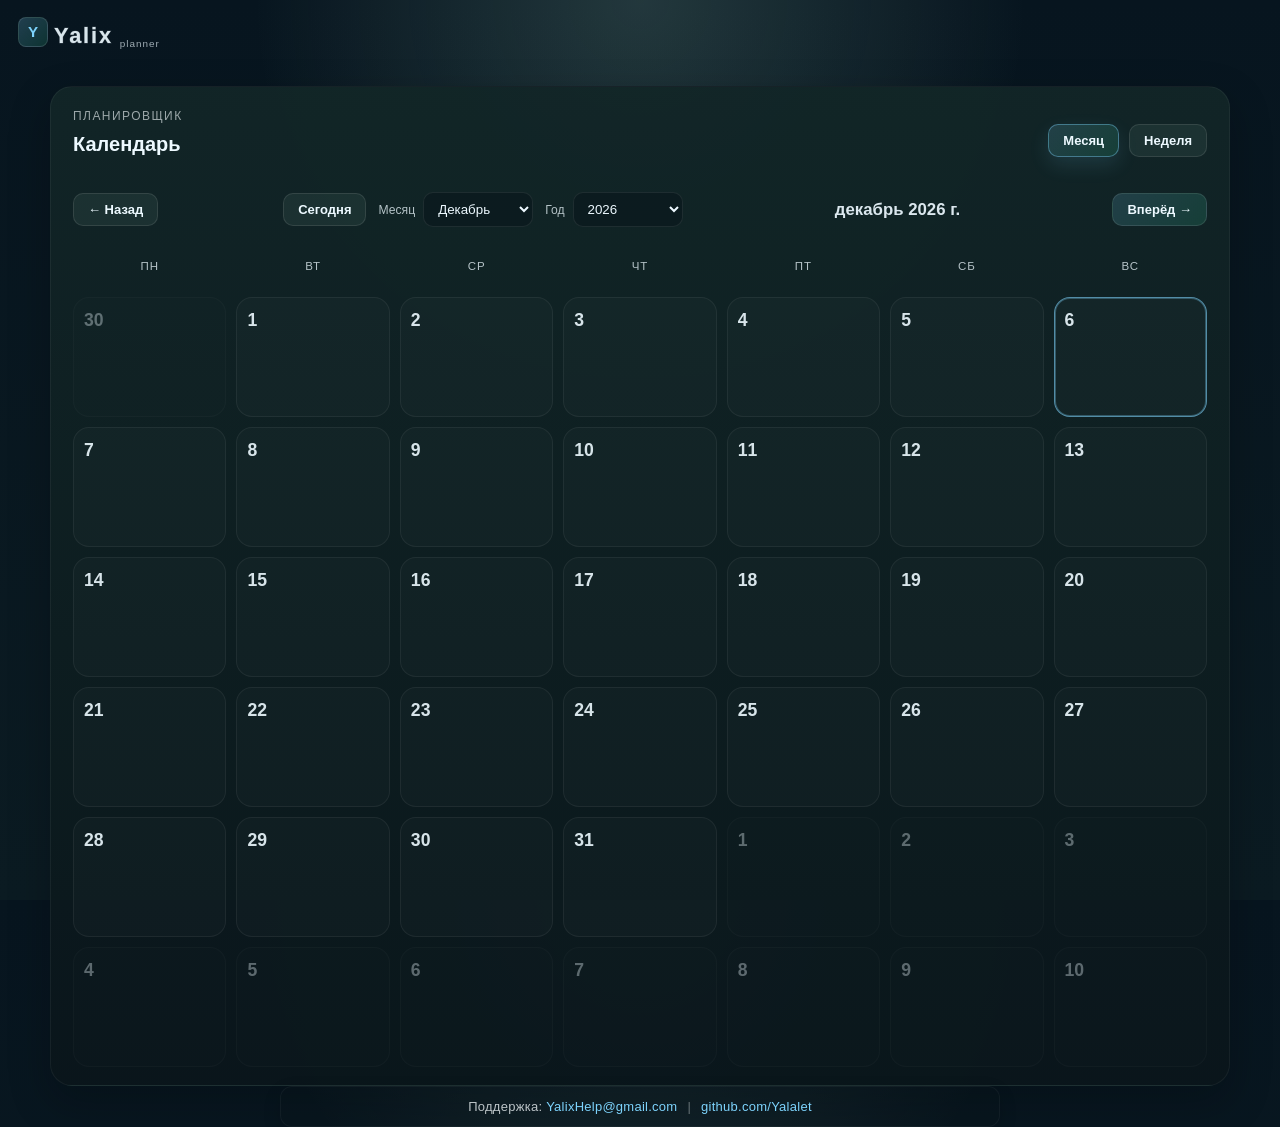
==== frontend/calendar-view.html @ b2be17d2 "initial commit" ====
<!DOCTYPE html>
<html lang="ru">
  <head>
    <meta charset="utf-8" />
    <meta name="viewport" content="width=device-width,initial-scale=1" />
    <title>Календарь — Yalix</title>
    <link rel="stylesheet" href="css/styles.css" />
  </head>
  <body>
    <div class="page-shell calendar-shell">
      <header class="topbar">
        <div class="brand" aria-label="Yalix logo">
          <span class="brand-mark">Y</span>
          <span class="brand-text">Yalix</span>
          <span class="brand-tag">planner</span>
        </div>
      </header>

      <main class="calendar-page">
        <section class="calendar-panel">
          <div class="calendar-toolbar">
            <div>
              <p class="eyebrow">Планировщик</p>
              <h1>Календарь</h1>
            </div>

            <div class="calendar-controls">
              <button id="monthTabBtn" class="auth-btn signup-btn active" type="button">Месяц</button>
              <button id="weekTabBtn" class="auth-btn login-btn" type="button">Неделя</button>
            </div>
          </div>

          <div class="calendar-nav">
            <button id="prevBtn" class="auth-btn login-btn" type="button">← Назад</button>

            <div class="calendar-inline-controls">
              <button id="todayBtn" class="auth-btn login-btn" type="button">Сегодня</button>

              <label class="month-select-wrap">
                <span>Месяц</span>
                <select id="monthSelect" aria-label="Выберите месяц"></select>
              </label>

              <label class="year-select-wrap">
                <span>Год</span>
                <select id="yearSelect" aria-label="Выберите год"></select>
              </label>
            </div>

            <div id="calendarTitle" class="month-label">Август 2026</div>
            <button id="nextBtn" class="auth-btn signup-btn" type="button">Вперёд →</button>
          </div>

          <div id="calendarView" class="calendar-view"></div>
        </section>
      </main>

      <div id="eventModal" class="event-modal hidden" aria-hidden="true">
        <div class="event-modal-backdrop" data-close-modal="true"></div>
        <div class="event-modal-card" role="dialog" aria-modal="true" aria-labelledby="eventModalTitle">
          <div class="event-modal-header">
            <h2 id="eventModalTitle">Задачи</h2>
            <button id="closeEventModal" class="modal-close-btn" type="button" aria-label="Закрыть">×</button>
          </div>

          <div id="taskList" class="task-list" aria-live="polite"></div>

          <div class="event-modal-divider"></div>

          <form id="eventForm" class="event-form">
            <label class="field">
              <span>Дата начала</span>
              <input id="eventStartDate" type="date" required />
            </label>

            <label class="field">
              <span>Дата окончания</span>
              <input id="eventEndDate" type="date" required />
            </label>

            <label class="field">
              <span>Время начала</span>
              <input id="eventStartTime" type="time" required />
            </label>

            <label class="field">
              <span>Задача</span>
              <input id="eventText" type="text" maxlength="80" placeholder="Например: Встреча с командой" required />
            </label>

            <div class="event-modal-actions">
              <button type="button" id="cancelEventModal" class="auth-btn login-btn">Отмена</button>
              <button type="submit" class="auth-btn signup-btn">Добавить</button>
            </div>
          </form>
        </div>
      </div>

      <footer class="footer-bar">
        <span>Поддержка: <a href="mailto:YalixHelp@gmail.com">YalixHelp@gmail.com</a></span>
        <span class="divider">|</span>
        <a href="https://github.com/Yalalet" target="_blank" rel="noreferrer">github.com/Yalalet</a>
      </footer>
    </div>

    <script src="js/calendar-view.js"></script>
  </body>
</html>
---- frontend/css/styles.css ----
/* Простой стиль для формы создания задач */
:root{
  --bg: #07151f;
  --panel: #0f2d3a;
  --card: #112f3b;
  --accent: #7dd3fc;
  --accent-2: #34d399;
  --muted: #8ba4b3;
  --text: #edf9ff;
  --muted-border: #244a5d;
}
html,body{height:100%}
body{
  font-family: Segoe UI, Roboto, Arial, sans-serif;
  background: radial-gradient(circle at top, rgba(159,214,194,0.18), transparent 35%), linear-gradient(180deg, var(--bg) 0%, #0b1b22 100%);
  color: var(--text);
  margin: 0;
  display: flex;
  align-items: flex-start;
  justify-content: center;
  padding: 0 16px 20px;
  min-height: 100vh;
}
.page-shell{
  width: calc(100% - 32px);
  max-width: 1180px;
  min-height: 100vh;
  display:flex;
  flex-direction:column;
  margin: 0 auto;
  transform: none;
  padding-top: 92px; /* reserve space for fixed header */
}
.topbar{
  position: fixed;
  top: 0;
  left: 0;
  right: 0;
  height: 64px;
  display:flex;
  align-items:center;
  justify-content:space-between;
  margin: 0;
  padding: 10px 18px;
  width: 100%;
  border: none;
  border-radius: 0;
  background: transparent; /* blend with page background */
  backdrop-filter: none;
  box-shadow: none;
  box-sizing: border-box;
  z-index: 1200;
}
.brand{
  display:flex;
  align-items:flex-end;
  gap:6px;
  cursor:default;
  line-height:1;
}
.brand-mark{
  width: 28px;
  height: 28px;
  display:grid;
  place-items:center;
  border-radius:8px;
  background: linear-gradient(135deg, rgba(125, 211, 252, 0.22), rgba(52, 211, 153, 0.16));
  border:1px solid rgba(255,255,255,0.12);
  color:var(--accent);
  font-weight:800;
  font-size:0.95rem;
}
.brand-text{
  font-size: clamp(1.3rem, 1.7vw, 1.8rem);
  letter-spacing: 0.085em;
  font-weight: 700;
  color: rgba(237,249,255,0.9);
  -webkit-text-stroke: 0.8px rgba(237,249,255,0.22);
  text-shadow: 0 0 0 rgba(237,249,255,0.12);
  transition: all 0.25s ease;
}
.brand-tag{
  font-size: 0.62rem;
  letter-spacing: 0.1em;
  text-transform: lowercase;
  color: rgba(237,249,255,0.72);
  opacity: 0.92;
  transform: translateY(2px);
  margin-left: 1px;
}
.brand:hover .brand-text{
  color: rgba(125, 211, 252, 0.96);
  -webkit-text-stroke: 0.8px rgba(125, 211, 252, 0.45);
  text-shadow: 0 0 12px rgba(125, 211, 252, 0.16), 0 0 18px rgba(52, 211, 153, 0.12);
}
.brand:hover .brand-tag{
  color: rgba(52, 211, 153, 0.9);
}
.auth-actions{display:flex;gap:10px;flex-wrap:wrap;align-items:center}
.dashboard-shell {
  width: 100%;
  display: flex;
  flex-direction: column;
  gap: 24px;
  margin-top: 12px;
}
.hero-card {
  background: linear-gradient(180deg, rgba(18,38,39,0.96), rgba(10,22,27,0.96));
  border: 1px solid rgba(255,255,255,0.05);
  border-radius: 18px;
  padding: 28px 24px;
  box-shadow: 0 16px 40px rgba(2,8,12,0.28);
}
.eyebrow {
  margin: 0 0 10px;
  font-size: 12px;
  letter-spacing: 0.12em;
  text-transform: uppercase;
  color: rgba(231,238,240,0.65);
}
.hero-card h1 {
  margin: 0 0 12px;
  font-size: clamp(2rem, 3vw, 3rem);
  color: var(--text);
}
.hero-text {
  margin: 0;
  max-width: 620px;
  color: rgba(231,238,240,0.8);
  line-height: 1.7;
}
.hero-actions {
  margin-top: 22px;
  display: flex;
  flex-wrap: wrap;
  gap: 12px;
}
.info-grid {
  display: grid;
  grid-template-columns: repeat(3, minmax(0, 1fr));
  gap: 18px;
}
.info-card {
  background: rgba(18,38,39,0.78);
  border: 1px solid rgba(255,255,255,0.05);
  border-radius: 14px;
  padding: 18px 18px 16px;
  color: var(--text);
}
.info-card h2 {
  margin: 0 0 10px;
  font-size: 1.1rem;
}
.info-card p {
  margin: 0;
  color: rgba(231,238,240,0.74);
  line-height: 1.6;
}
.brand-link {
  display: flex;
  align-items: center;
  text-decoration: none;
  color: inherit;
}
.auth-main {
  width: 100%;
  max-width: 720px;
  margin: 0 auto;
  padding: 24px;
  box-sizing: border-box;
}
.auth-inline-row {
  display: flex;
  justify-content: space-between;
  align-items: center;
  margin-top: 6px;
  gap: 12px;
}
.remember-label {
  font-size: 13px;
  color: rgba(231, 238, 240, 0.8);
}
.remember-label input {
  margin-right: 8px;
}
.auth-link {
  color: var(--accent);
  text-decoration: none;
}
.auth-actions-inline {
  display: flex;
  justify-content: flex-end;
  gap: 12px;
  margin-top: 12px;
}
.auth-actions-inline-right {
  margin-top: 8px;
}
.people-page {
  width: 100%;
  display: flex;
  flex-direction: column;
  gap: 20px;
  margin-top: 10px;
}
.people-header {
  display: flex;
  justify-content: space-between;
  align-items: center;
  gap: 16px;
}
.people-panel {
  background: linear-gradient(180deg, rgba(18,38,39,0.96), rgba(10,22,27,0.96));
  border: 1px solid rgba(255,255,255,0.05);
  border-radius: 18px;
  padding: 20px;
  box-shadow: 0 16px 40px rgba(2,8,12,0.28);
}
.people-toolbar {
  display: flex;
  justify-content: flex-end;
  margin-bottom: 16px;
}
.people-status {
  margin: 0 0 14px;
  color: rgba(237,249,255,0.75);
  font-size: 14px;
}
.people-status.hidden,
.hidden {
  display: none;
}
.people-status.error {
  color: #fca5a5;
}
.people-list {
  list-style: none;
  margin: 0;
  padding: 0;
  display: grid;
  gap: 12px;
}
.person-card {
  display: flex;
  align-items: center;
  gap: 14px;
  background: rgba(255,255,255,0.02);
  border: 1px solid rgba(255,255,255,0.05);
  border-radius: 12px;
  padding: 14px 16px;
}
.person-avatar {
  width: 46px;
  height: 46px;
  border-radius: 50%;
  background: linear-gradient(135deg, rgba(125,211,252,0.18), rgba(52,211,153,0.2));
  color: var(--text);
  display: flex;
  align-items: center;
  justify-content: center;
  font-weight: 700;
}
.person-info {
  flex: 1;
  min-width: 0;
}
.person-name {
  font-size: 1rem;
  font-weight: 600;
  margin-bottom: 4px;
}
.person-email,
.person-login,
.person-role {
  color: rgba(237,249,255,0.72);
  font-size: 0.9rem;
  word-break: break-word;
}
.person-role {
  margin-top: 2px;
  color: rgba(167,243,208,0.9);
}
.person-id {
  color: rgba(125,211,252,0.8);
  font-size: 0.8rem;
  font-weight: 700;
}
.people-empty {
  list-style: none;
  color: rgba(237,249,255,0.68);
  padding: 18px;
  text-align: center;
  border: 1px dashed rgba(255,255,255,0.12);
  border-radius: 10px;
}
.calendar-shell {
  padding-top: 76px;
}
.calendar-page {
  width: 100%;
  display: flex;
  flex-direction: column;
  gap: 20px;
  margin-top: 10px;
}
.calendar-panel {
  background: linear-gradient(180deg, rgba(18,38,39,0.96), rgba(10,22,27,0.96));
  border: 1px solid rgba(255,255,255,0.05);
  border-radius: 22px;
  padding: 22px 22px 18px;
  box-shadow: 0 16px 40px rgba(2,8,12,0.28);
}
.calendar-toolbar {
  display: flex;
  justify-content: space-between;
  align-items: center;
  gap: 18px;
  margin-bottom: 20px;
}
.calendar-controls {
  display: flex;
  align-items: center;
  gap: 12px;
  flex-wrap: wrap;
}
.month-label {
  min-width: 180px;
  text-align: center;
  font-size: 1.05rem;
  font-weight: 700;
  color: rgba(237,249,255,0.92);
}
.calendar-weekdays,
.calendar-grid,
.calendar-view {
  display: grid;
  grid-template-columns: repeat(7, minmax(0, 1fr));
  gap: 10px;
}
.calendar-weekdays {
  margin-bottom: 12px;
  color: rgba(237,249,255,0.7);
  font-size: 0.78rem;
  letter-spacing: 0.08em;
  text-transform: uppercase;
  text-align: center;
}
.calendar-weekdays span {
  padding: 10px 0;
}
.calendar-grid {
  min-height: 560px;
}
.calendar-weekday-label {
  min-height: 40px;
  display: flex;
  align-items: center;
  justify-content: center;
  color: rgba(237,249,255,0.75);
  font-size: 0.8rem;
  letter-spacing: 0.08em;
  text-transform: uppercase;
}
.calendar-day {
  position: relative;
  min-height: 180px;
  background: rgba(255,255,255,0.02);
  border: 1px solid rgba(255,255,255,0.06);
  border-radius: 16px;
  padding: 12px 10px 10px;
  display: flex;
  flex-direction: column;
  gap: 10px;
}
.calendar-day.muted {
  opacity: 0.4;
}
.calendar-day.today {
  border-color: rgba(125,211,252,0.6);
  box-shadow: inset 0 0 0 1px rgba(125,211,252,0.3);
}
.calendar-day.large {
  min-height: 120px;
}
.calendar-day.week-card {
  min-height: 180px;
}
.day-header {
  display: flex;
  align-items: center;
  justify-content: space-between;
  gap: 8px;
}
.day-name {
  color: rgba(237,249,255,0.72);
  font-size: 0.72rem;
  text-transform: uppercase;
}
.day-number {
  font-weight: 700;
  color: rgba(237,249,255,0.9);
  font-size: 1.1rem;
}
.day-empty {
  margin-top: auto;
  color: rgba(237,249,255,0.5);
  font-size: 0.7rem;
}
.day-event {
  margin-top: auto;
  font-size: 0.72rem;
  line-height: 1.4;
  padding: 6px 8px;
  border-radius: 8px;
  background: linear-gradient(135deg, rgba(125,211,252,0.18), rgba(52,211,153,0.16));
  color: rgba(237,249,255,0.9);
  border: 1px solid rgba(125,211,252,0.2);
}
.day-more {
  margin-top: 4px;
  display: inline-flex;
  align-items: center;
  justify-content: center;
  width: fit-content;
  min-width: 30px;
  padding: 4px 7px;
  border-radius: 999px;
  background: rgba(125,211,252,0.12);
  border: 1px solid rgba(125,211,252,0.2);
  color: rgba(237,249,255,0.9);
  font-size: 0.68rem;
  font-weight: 700;
}
.calendar-nav {
  display: flex;
  justify-content: space-between;
  align-items: center;
  gap: 16px;
  margin-bottom: 18px;
}
.calendar-inline-controls {
  display: flex;
  align-items: center;
  gap: 12px;
  flex-wrap: wrap;
}
.month-select-wrap,
.year-select-wrap {
  display: flex;
  align-items: center;
  gap: 8px;
  color: rgba(237,249,255,0.74);
  font-size: 0.76rem;
}
.month-select-wrap select,
.year-select-wrap select {
  background: rgba(7,16,24,0.4);
  color: var(--text);
  border: 1px solid rgba(255,255,255,0.08);
  border-radius: 10px;
  padding: 8px 10px;
  min-width: 110px;
}
.calendar-controls {
  display: flex;
  align-items: center;
  gap: 10px;
  flex-wrap: wrap;
}
.auth-btn.active {
  border-color: rgba(125,211,252,0.4);
  box-shadow: 0 8px 20px rgba(125,211,252,0.12);
}
.calendar-weekday {
  min-height: 42px;
  display: flex;
  align-items: center;
  justify-content: center;
  color: rgba(237,249,255,0.75);
  font-size: 0.72rem;
  letter-spacing: 0.08em;
  text-transform: uppercase;
}
.event-modal {
  position: fixed;
  inset: 0;
  display: flex;
  align-items: center;
  justify-content: center;
  z-index: 2000;
}
.event-modal.hidden {
  display: none;
}
.event-modal-backdrop {
  position: absolute;
  inset: 0;
  background: rgba(2, 8, 12, 0.7);
}
.event-modal-card {
  position: relative;
  z-index: 1;
  width: min(420px, calc(100vw - 24px));
  background: linear-gradient(180deg, rgba(18,38,39,0.98), rgba(10,22,27,0.98));
  border: 1px solid rgba(255,255,255,0.08);
  border-radius: 18px;
  padding: 18px;
  box-shadow: 0 20px 50px rgba(2,8,12,0.35);
}
.event-modal-header {
  display: flex;
  align-items: center;
  justify-content: space-between;
  gap: 12px;
  margin-bottom: 18px;
}
.event-modal-header h2 {
  margin: 0;
  font-size: 1.2rem;
}
.modal-close-btn {
  border: none;
  background: transparent;
  color: rgba(237,249,255,0.8);
  font-size: 1.8rem;
  line-height: 1;
  cursor: pointer;
}
.event-modal-divider {
  height: 1px;
  background: rgba(255,255,255,0.08);
  margin: 14px 0 16px;
}
.task-list {
  display: flex;
  flex-direction: column;
  gap: 10px;
  max-height: 220px;
  overflow-y: auto;
}
.task-item {
  display: flex;
  align-items: center;
  justify-content: space-between;
  gap: 12px;
  padding: 10px 12px;
  border-radius: 12px;
  background: rgba(255,255,255,0.03);
  border: 1px solid rgba(255,255,255,0.06);
}
.task-item-info {
  display: flex;
  flex-direction: column;
  gap: 4px;
  min-width: 0;
}
.task-item-info strong {
  color: rgba(237,249,255,0.95);
  font-size: 0.92rem;
  word-break: break-word;
}
.task-item-info span {
  color: rgba(237,249,255,0.68);
  font-size: 0.76rem;
}
.task-list-empty {
  padding: 16px 10px;
  border-radius: 12px;
  background: rgba(255,255,255,0.02);
  border: 1px dashed rgba(255,255,255,0.1);
  color: rgba(237,249,255,0.6);
  text-align: center;
}
.task-delete-btn {
  border: 1px solid rgba(248,113,113,0.35);
  background: rgba(127,29,29,0.25);
  color: #fecaca;
  border-radius: 10px;
  padding: 8px 10px;
  cursor: pointer;
  font-size: 0.75rem;
}
.event-form {
  display: flex;
  flex-direction: column;
  gap: 14px;
}
.field {
  display: flex;
  flex-direction: column;
  gap: 8px;
}
.field span {
  color: rgba(237,249,255,0.78);
  font-size: 0.8rem;
  letter-spacing: 0.05em;
  text-transform: uppercase;
}
.field input {
  width: 100%;
  box-sizing: border-box;
  border: 1px solid rgba(255,255,255,0.08);
  border-radius: 10px;
  background: rgba(7,16,24,0.42);
  color: var(--text);
  padding: 10px 12px;
}
.event-modal-actions {
  display: flex;
  justify-content: flex-end;
  gap: 10px;
  margin-top: 8px;
}

@media (max-width: 900px) {
  .calendar-shell {
    padding-top: 90px;
  }
  .calendar-toolbar,
  .calendar-nav {
    flex-direction: column;
    align-items: flex-start;
  }
  .calendar-inline-controls {
    width: 100%;
    justify-content: flex-start;
  }
  .calendar-controls {
    width: 100%;
    justify-content: flex-start;
  }
  .calendar-panel {
    padding: 18px 14px;
  }
}

@media (max-width: 640px) {
  .page-shell {
    width: calc(100% - 16px);
    padding-top: 72px;
  }
  .calendar-shell {
    padding-top: 72px;
  }
  .calendar-toolbar,
  .calendar-nav {
    align-items: stretch;
  }
  .calendar-controls,
  .calendar-inline-controls {
    width: 100%;
    justify-content: center;
  }
  .month-label {
    width: 100%;
    min-width: 0;
    text-align: center;
    font-size: 0.92rem;
  }
  .calendar-panel {
    padding: 14px 10px 12px;
    border-radius: 16px;
  }
  .calendar-view {
    min-width: 560px;
    overflow-x: auto;
    padding-bottom: 4px;
  }
  .calendar-day {
    min-height: 120px;
    padding: 8px 8px 6px;
  }
  .calendar-day.large {
    min-height: 90px;
  }
  .calendar-day.week-card {
    min-height: 120px;
  }
  .day-number {
    font-size: 0.95rem;
  }
  .day-event {
    font-size: 0.62rem;
    padding: 4px 6px;
  }
  .day-name {
    font-size: 0.62rem;
  }
  .calendar-weekday {
    min-height: 30px;
    font-size: 0.62rem;
  }
  .auth-btn {
    padding: 8px 12px;
    font-size: 12px;
  }
  .month-select-wrap,
  .year-select-wrap {
    flex-direction: column;
    align-items: flex-start;
    gap: 4px;
  }
  .month-select-wrap select,
  .year-select-wrap select {
    min-width: 90px;
  }
  .footer-bar {
    flex-direction: column;
    gap: 4px;
    text-align: center;
  }
  .divider {
    display: none;
  }
}
.auth-btn{
  display:inline-flex;
  align-items:center;
  justify-content:center;
  gap:8px;
  padding:8px 14px;
  border-radius:10px;
  border:1px solid rgba(255,255,255,0.1);
  cursor:pointer;
  font-weight:600;
  font-size:13px;
  transition: transform 0.2s ease, box-shadow 0.2s ease, background 0.2s ease, border-color 0.2s ease;
  text-decoration: none; /* убрать подчеркивание для ссылок */
}
.auth-btn:link,
.auth-btn:visited{ text-decoration: none; }
.auth-btn:hover{transform:translateY(-1px);text-decoration:none;}
.login-btn{
  background: rgba(159,214,194,0.08);
  color: var(--text);
}
.login-btn:hover{
  background: rgba(159,214,194,0.14);
  border-color: rgba(159,214,194,0.35);
  box-shadow: 0 8px 20px rgba(159,214,194,0.08);
}
.signup-btn{
  background: linear-gradient(135deg, rgba(125,211,252,0.16), rgba(52,211,153,0.16));
  color: var(--text);
}
.signup-btn:hover{
  background: linear-gradient(135deg, rgba(125,211,252,0.28), rgba(52,211,153,0.22));
  border-color: rgba(125,211,252,0.45);
  box-shadow: 0 8px 22px rgba(125,211,252,0.1);
}
.icon{width:15px;height:15px;display:block;flex-shrink:0}
.container{
  background:linear-gradient(180deg,var(--card), rgba(18,38,39,0.9));
  padding:24px;
  border-radius:12px;
  box-shadow:0 10px 40px rgba(2,6,10,0.6);
  width:100%;
  max-width:560px;
  margin: 0 auto;
  border:1px solid rgba(255,255,255,0.02);
  box-sizing: border-box;
}
.task-form{
  display:flex;
  flex-direction:column;
  gap:14px;
}
.field{
  display:flex;
  flex-direction:column;
  gap:8px;
}
.field label{
  font-size: 13px;
  color: rgba(231,238,240,0.82);
  font-weight:600;
}
.field input,
.field textarea{
  width:100%;
  box-sizing:border-box;
  border:1px solid var(--muted-border);
  border-radius:10px;
  background: rgba(7,16,24,0.32);
  color: var(--text);
  padding: 10px 12px;
  font: inherit;
  resize: vertical;
  transition: border-color .12s ease, box-shadow .12s ease;
}
.field input:focus,
.field textarea:focus{
  outline:none;
  border-color: var(--accent);
  box-shadow: 0 0 0 4px rgba(159,214,194,0.08);
}
.field textarea{
  min-height: 90px;
}
.meta-row{
  display:grid;
  grid-template-columns: 1fr 1fr;
  gap:12px;
}
.field.small input{
  min-height: 42px;
}
input.error{
  border-color:#b56580;
  box-shadow:0 0 0 4px rgba(181,143,160,0.06);
}
#createBtn{padding:10px 14px;background:linear-gradient(135deg, var(--accent), var(--accent-2));color:var(--bg);border:none;border-radius:8px;cursor:pointer;font-weight:700;font-size:14px;box-shadow:0 6px 18px rgba(125,211,252,0.14);margin-top:6px;align-self:flex-end;min-width:180px}
#createBtn:hover{transform:translateY(-1px);filter:brightness(1.02)}
.tasks{margin-top:18px;padding-left:16px}
.tasks li{padding:10px 8px;border-bottom:1px solid rgba(255,255,255,0.03);font-size:14px;color:var(--text)}
.task-item{display:flex;flex-direction:column;gap:6px;cursor:pointer;transition:background .15s ease;border-radius:8px;padding:10px 12px}
.task-item:hover{background:rgba(255,255,255,0.02)}
.task-item.active{background:rgba(159,214,194,0.04)}
.task-meta{font-size:12px;color:rgba(231,238,240,0.72)}
.modal {
  position: fixed;
  inset: 0;
  background: rgba(2, 8, 12, 0.62);
  display: none;
  align-items: center;
  justify-content: center;
  padding: 20px;
  z-index: 1000;
}
.modal.open {
  display: flex;
}
.modal-card {
  position: relative;
  width: min(100%, 520px);
  background: linear-gradient(180deg, rgba(18,38,39,0.96), rgba(10,22,27,0.96));
  border: 1px solid rgba(255,255,255,0.06);
  border-radius: 16px;
  box-shadow: 0 20px 60px rgba(2,8,12,0.5);
  padding: 24px 22px 18px;
  color: var(--text);
}
.modal-close {
  position: absolute;
  top: 12px;
  right: 12px;
  width: 32px;
  height: 32px;
  border-radius: 50%;
  border: 1px solid rgba(255,255,255,0.08);
  background: rgba(255,255,255,0.02);
  color: var(--text);
  cursor: pointer;
  font-size: 22px;
  line-height: 1;
}
.modal-label {
  margin: 0 0 10px;
  font-size: 12px;
  letter-spacing: 0.12em;
  text-transform: uppercase;
  color: rgba(231,238,240,0.6);
}
#modalTitle {
  margin: 0 0 10px;
  font-size: 30px;
  line-height: 1.2;
}
.modal-meta {
  color: rgba(231,238,240,0.74);
  font-size: 13px;
  margin-bottom: 16px;
}
.modal-description {
  margin: 0;
  padding: 14px 0 0;
  border-top: 1px solid rgba(255,255,255,0.08);
  line-height: 1.7;
  color: rgba(231,238,240,0.9);
  white-space: pre-wrap;
}
.modal-actions {
  display:flex;
  justify-content: flex-end;
  gap:10px;
  margin-top: 22px;
}
.secondary-btn,
.edit-btn,
.danger-btn {
  border-radius: 10px;
  border: 1px solid rgba(255,255,255,0.08);
  padding: 10px 14px;
  font-weight: 600;
  cursor: pointer;
}
.secondary-btn {
  background: rgba(255,255,255,0.04);
  color: var(--text);
}
.edit-btn {
  background: rgba(159,214,194,0.12);
  color: var(--text);
  border-color: rgba(159,214,194,0.28);
}
.danger-btn {
  background: rgba(181,143,160,0.18);
  color: #f5dfe6;
  border-color: rgba(181,143,160,0.28);
}
body.modal-open { overflow: hidden; }
.footer-bar{
  display:flex;
  align-items:center;
  justify-content:center;
  gap:10px;
  width: min(100%, 720px);
  margin: auto auto 0;
  padding: 12px 18px;
  border-radius: 12px;
  background: rgba(11, 23, 27, 0.34);
  border: 1px solid rgba(255,255,255,0.04);
  box-shadow: 0 6px 18px rgba(2,8,12,0.14);
  color: rgba(231,238,240,0.8);
  font-size: 13px;
  letter-spacing: 0.02em;
  box-sizing: border-box;
}
.footer-bar a{
  color: var(--accent);
  text-decoration: none;
  transition: opacity 0.2s ease, color 0.2s ease;
}
.footer-bar a:hover{
  color: #d7efe5;
  opacity: 1;
}
.footer-bar .divider{opacity:0.5}
h1{margin:0 0 16px;font-size:20px;color:var(--text)}
.form{display:flex;gap:10px}
input[type="text"]{flex:1;padding:10px 12px;border:1px solid var(--muted-border);border-radius:8px;font-size:14px;outline:none;background:transparent;color:var(--text);transition:box-shadow .12s,border-color .12s}
input[type="text"]:focus{border-color:var(--accent);box-shadow:0 6px 20px rgba(159,214,194,0.08)}
input.error{border-color:#b56580;box-shadow:0 0 0 6px rgba(181,143,160,0.06)}
#createBtn{padding:10px 14px;background:var(--accent-2);color:var(--bg);border:none;border-radius:8px;cursor:pointer;font-weight:700;font-size:14px;box-shadow:0 6px 18px rgba(181,143,160,0.12)}
#createBtn:hover{transform:translateY(-1px);filter:brightness(1.02)}
.tasks{margin-top:18px;padding-left:16px}
.tasks li{padding:10px 8px;border-bottom:1px solid rgba(255,255,255,0.03);font-size:14px;color:var(--text)}
@media (max-width:640px){.info-grid{grid-template-columns:1fr}.hero-actions{flex-direction:column}.hero-actions .auth-btn{width:100%}.people-header{flex-direction:column;align-items:flex-start}.people-panel{padding:16px}} @media (max-width:420px){.topbar{flex-direction:column;align-items:flex-start;gap:14px}.auth-actions{width:100%}.auth-btn{flex:1 1 100%}.form{flex-direction:column}#createBtn{width:100%}.footer-bar{flex-direction:column;gap:4px}.divider{display:none}.person-card{flex-direction:column;align-items:flex-start}.person-id{align-self:flex-end}}
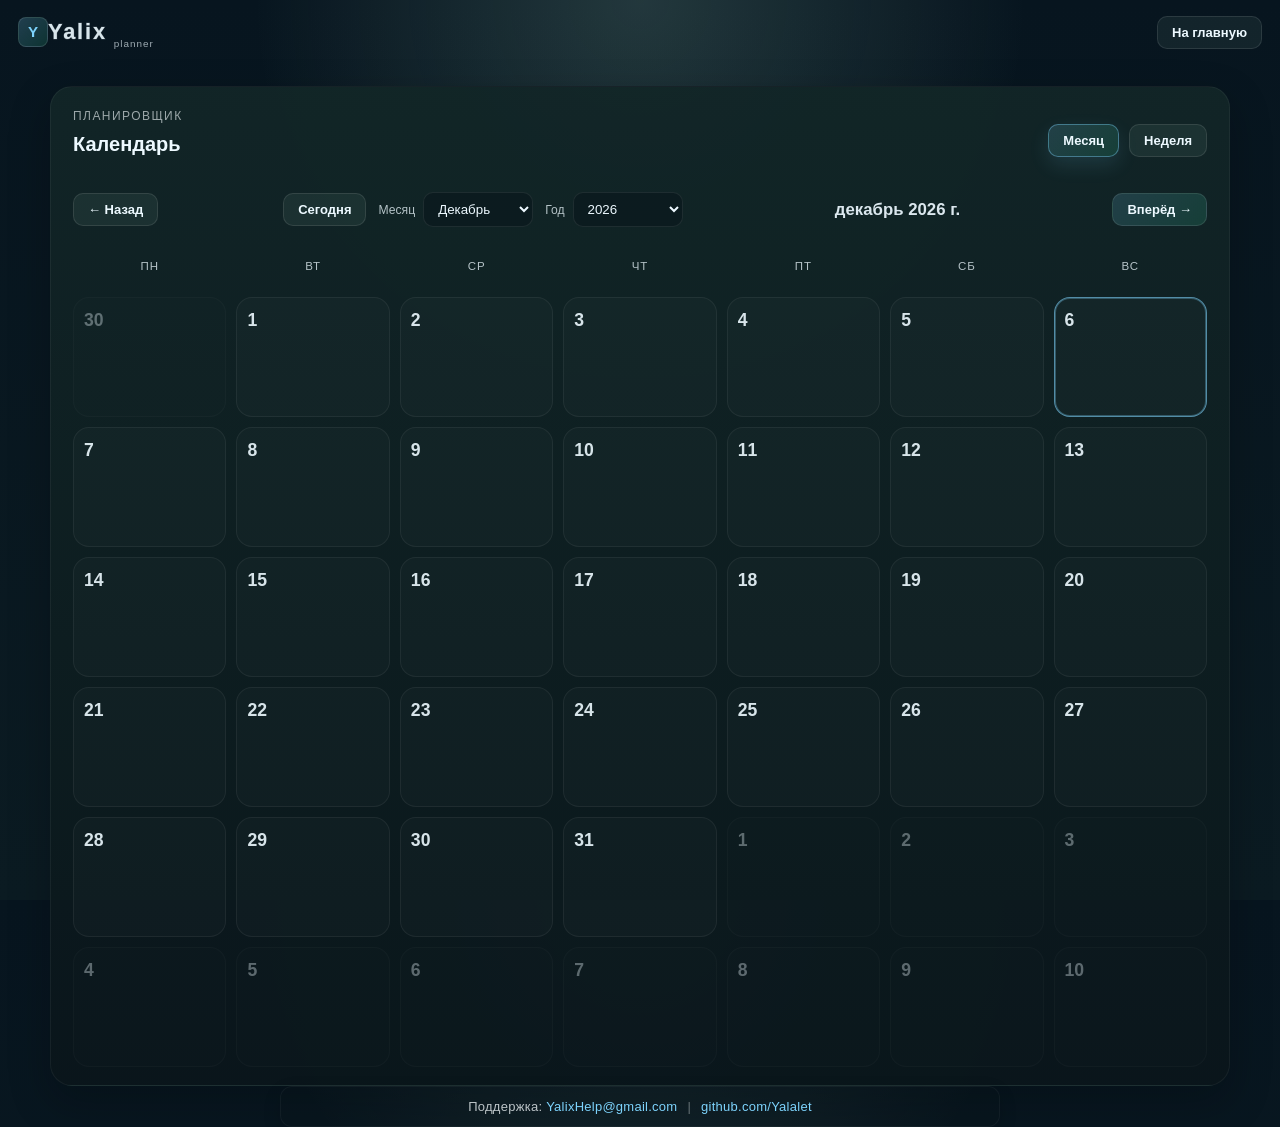
==== commit c0613c3d: "Изменения узла агента для agents/frontend-code-review-fix-html-css-js" ====
--- a/frontend/calendar-view.html
+++ b/frontend/calendar-view.html
@@ -10,10 +10,13 @@
     <div class="page-shell calendar-shell">
       <header class="topbar">
         <div class="brand" aria-label="Yalix logo">
-          <span class="brand-mark">Y</span>
-          <span class="brand-text">Yalix</span>
+          <a href="index.html" class="brand-link">
+            <span class="brand-mark">Y</span>
+            <span class="brand-text">Yalix</span>
+          </a>
           <span class="brand-tag">planner</span>
         </div>
+        <a class="auth-btn login-btn" href="index.html">На главную</a>
       </header>
 
       <main class="calendar-page">
@@ -103,6 +106,7 @@
       </footer>
     </div>
 
+    <script src="js/api.js"></script>
     <script src="js/calendar-view.js"></script>
   </body>
 </html>
--- a/frontend/css/styles.css
+++ b/frontend/css/styles.css
@@ -22,7 +22,7 @@
   min-height: 100vh;
 }
 .page-shell{
-  width: calc(100% - 32px);
+  width: 100%;
   max-width: 1180px;
   min-height: 100vh;
   display:flex;
@@ -111,6 +111,43 @@
   padding: 28px 24px;
   box-shadow: 0 16px 40px rgba(2,8,12,0.28);
 }
+.profile-heading {
+  display: flex;
+  align-items: center;
+  gap: 16px;
+}
+.profile-avatar {
+  width: 64px;
+  height: 64px;
+  flex: 0 0 64px;
+  display: grid;
+  place-items: center;
+  border-radius: 18px;
+  background: linear-gradient(135deg, rgba(125,211,252,0.24), rgba(52,211,153,0.24));
+  border: 1px solid rgba(125,211,252,0.35);
+  color: var(--text);
+  font-size: 1.6rem;
+  font-weight: 800;
+}
+.profile-login {
+  margin: 0;
+  color: rgba(237,249,255,0.65);
+}
+.profile-stats .info-card {
+  display: flex;
+  flex-direction: column;
+  gap: 6px;
+}
+.stat-label {
+  color: rgba(237,249,255,0.62);
+  font-size: 0.78rem;
+  letter-spacing: 0.08em;
+  text-transform: uppercase;
+}
+.stat-value {
+  color: var(--accent);
+  font-size: 1.5rem;
+}
 .eyebrow {
   margin: 0 0 10px;
   font-size: 12px;
@@ -371,6 +408,10 @@
   display: flex;
   flex-direction: column;
   gap: 10px;
+  color: inherit;
+  text-align: left;
+  font: inherit;
+  cursor: pointer;
 }
 .calendar-day.muted {
   opacity: 0.4;
@@ -636,7 +677,7 @@
 
 @media (max-width: 640px) {
   .page-shell {
-    width: calc(100% - 16px);
+    width: 100%;
     padding-top: 72px;
   }
   .calendar-shell {
